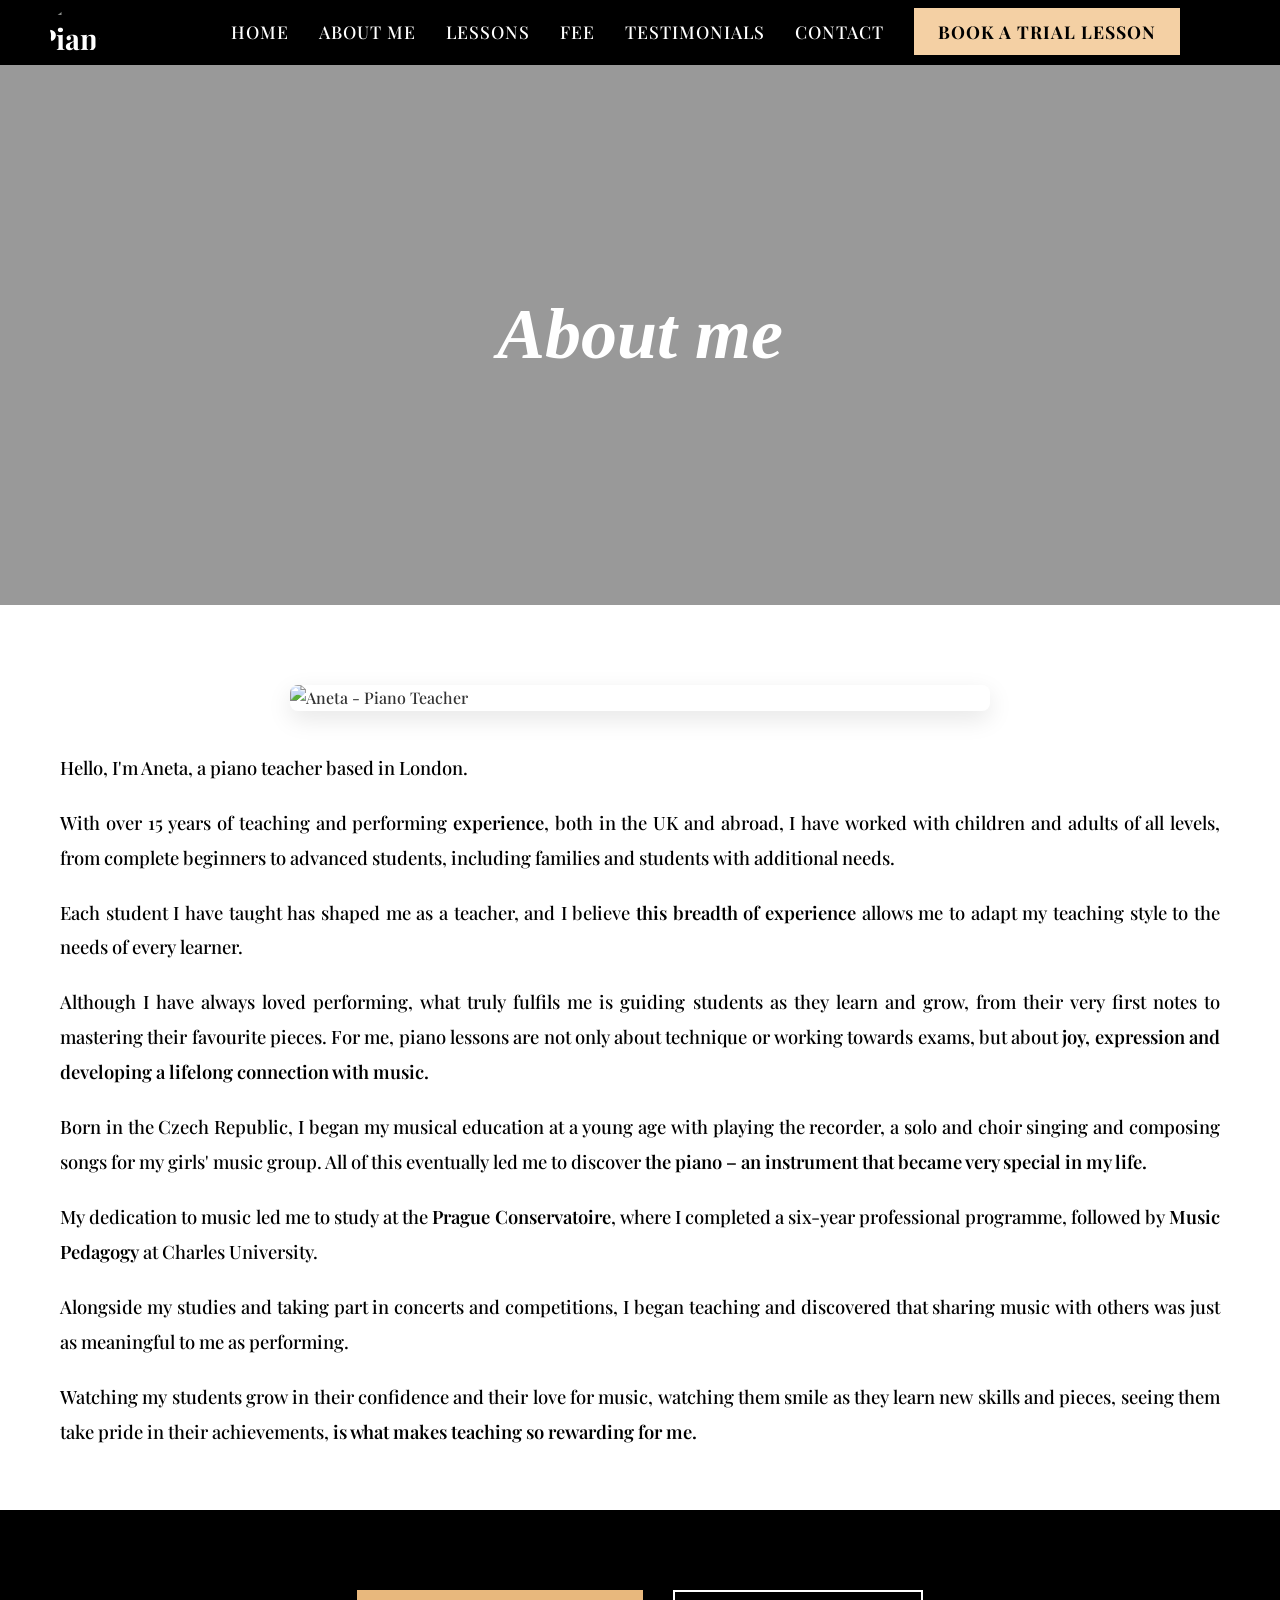
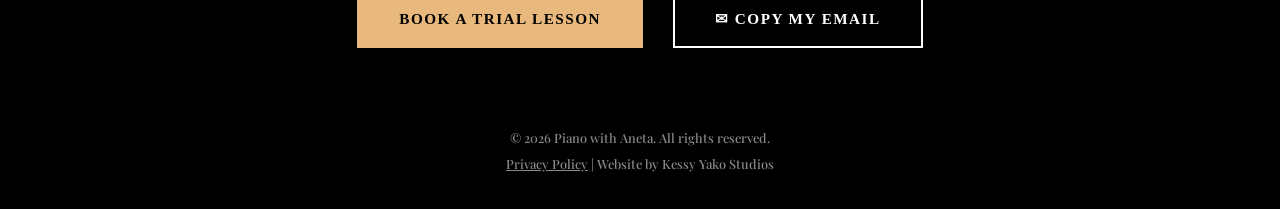
==== aboutme.html @ 2aeb0036 "Add files via upload" ====
<!DOCTYPE html>
<html lang="en">
<head>
    <meta charset="UTF-8">
    <meta name="viewport" content="width=device-width, initial-scale=1.0">
    <title>About Me - Piano with Aneta</title>
    <link rel="stylesheet" href="style.css">
    
    <style>
        /* ZDE UPRAVUJEŠ VÝŠKU CELÉ LIŠTY */
        nav {
            height: 65px !important; 
            padding-top: 0 !important; 
            padding-bottom: 0 !important;
        }

        /* Styl pro výrazné tlačítko v navigaci a pozici menu (sjednoceno s HOME) */
        nav ul {
            align-items: center; 
            margin-right: 50px; 
        }
        
        .nav-cta-btn {
            background-color: #f4d0a4 !important; 
            color: #000000 !important; 
            padding: 12px 24px;
            font-weight: bold;
            transition: background-color 0.3s ease, box-shadow 0.3s ease;
        }
        
        .nav-cta-btn:hover {
            background-color: #d6a469 !important; 
            box-shadow: 0 4px 10px rgba(0,0,0,0.2);
            color: #ffffff !important;
        }

        /* Čistý layout bez barevných boxů */
        .about-layout {
            max-width: 1200px;
            margin: 80px auto 60px auto;
            padding: 0 20px;
        }

        /* Fotka vycentrovaná nahoře */
        .about-image {
            width: 100%;
            margin-bottom: 40px; /* Mezera mezi fotkou a textem */
            display: flex;
            justify-content: center; /* Vycentruje fotku na střed stránky */
        }

        .about-image img {
            width: 100%;
            max-width: 700px; /* ZDE MŮŽEŠ UPRAVIT VELIKOST FOTKY (např. 600px pro ještě menší) */
            height: auto;
            border-radius: 8px;
            box-shadow: 0 8px 25px rgba(0,0,0,0.1);
            display: block;
        }

        /* Text pod fotkou přes celou šířku */
        .about-text {
            width: 100%;
        }

        .about-text p {
            font-size: 1.15rem;
            line-height: 1.9;
            margin-bottom: 20px;
            color: #000000;
            text-align: justify;
        }

        .about-text p:last-child {
            margin-bottom: 0;
        }

        /* Responzivita pro mobily - zarovnání textu doleva pro lepší čitelnost */
        @media (max-width: 900px) {
            .about-text p {
                text-align: left;
            }
        }
    </style>
</head>
<body>

    <nav>
        <div class="logo" style="width: 50px; height: 50px; border-radius: 50%; overflow: hidden; display: flex; align-items: center; justify-content: center;">
            <img src="images/logo_white.webp" alt="Piano with Aneta Logo" style="width: 100%; height: 100%; object-fit: cover; display: block; transform: scale(1.5) translateX(0px) translateY(-3px);">
        </div>
        <ul>
            <li><a href="home.html">HOME</a></li>
            <li><a href="aboutme.html">ABOUT ME</a></li>
            <li><a href="lessons.html">LESSONS</a></li>
            <li><a href="lessons.html#fee">FEE</a></li>
            <li><a href="testimonial.html">TESTIMONIALS</a></li>
            <li><a href="contact.html">CONTACT</a></li>
            <li><a href="triallesson.html" class="nav-cta-btn">BOOK A TRIAL LESSON</a></li>
        </ul>
    </nav>

    <header class="hero about-hero">
        <div class="hero-text">
            <h1>About me</h1>
        </div>
    </header>

    <section class="about-layout">
        
        <div class="about-image">
            <img src="images/uc1.webp" alt="Aneta - Piano Teacher">
        </div>
        
        <div class="about-text">
            <p>Hello, I'm Aneta, a piano teacher based in London.</p>
            <p>With over 15 years of teaching and performing <strong>experience</strong>, both in the UK and abroad, I have worked with children and adults of all levels, from complete beginners to advanced students, including families and students with additional needs.</p>
            <p>Each student I have taught has shaped me as a teacher, and I believe <strong>this breadth of experience</strong> allows me to adapt my teaching style to the needs of every learner.</p>
            <p>Although I have always loved performing, what truly fulfils me is guiding students as they learn and grow, from their very first notes to mastering their favourite pieces. For me, piano lessons are not only about technique or working towards exams, but about <strong>joy, expression and developing a lifelong connection with music.</strong></p>
            <p>Born in the Czech Republic, I began my musical education at a young age with playing the recorder, a solo and choir singing and composing songs for my girls' music group. All of this eventually led me to discover <strong>the piano – an instrument that became very special in my life.</strong></p>
            <p>My dedication to music led me to study at the <strong>Prague Conservatoire</strong>, where I completed a six-year professional programme, followed by <strong>Music Pedagogy</strong> at Charles University.</p>
            <p>Alongside my studies and taking part in concerts and competitions, I began teaching and discovered that sharing music with others was just as meaningful to me as performing.</p>
            <p>Watching my students grow in their confidence and their love for music, watching them smile as they learn new skills and pieces, seeing them take pride in their achievements, <strong>is what makes teaching so rewarding for me.</strong></p>
        </div>
        
    </section>

    <section class="cta-footer-section">
        <div class="cta-buttons">
            <a href="triallesson.html#dotaznik" class="btn-solid">BOOK A TRIAL LESSON</a>
            <button onclick="navigator.clipboard.writeText('pianowithaneta@gmail.com'); alert('Email copied to clipboard!');" class="btn-outline-white">✉ COPY MY EMAIL</button>
        </div>
        
        <footer>
            <p>© 2026 Piano with Aneta. All rights reserved.</p>
            <p><a href="privacy.html" style="color: #888; text-decoration: underline;">Privacy Policy</a> | Website by Kessy Yako Studios</p>
        </footer>
    </section>

</body>
</html>
---- style.css ----
@import url('https://fonts.googleapis.com/css2?family=Playfair+Display:wght@500;600;700&display=swap');

/* --- Základní reset --- */
* {
    margin: 0;
    padding: 0;
    box-sizing: border-box;
}

body {
    font-family: 'Playfair Display', Georgia, serif;
    font-weight: 500; /* Medium */
    color: #333;
    line-height: 1.6;
}

/* --- Navigace --- */
nav {
    background-color: #000000;
    color: white;
    display: flex;
    justify-content: space-between;
    align-items: center;
    padding: 20px 50px;
    position: sticky; /* Toto drží navigaci nahoře */
    top: 0;
    z-index: 1000; /* Zajišťuje, že navigace bude vždy nad ostatním obsahem */
}

nav .logo {
    font-size: 1.2rem;
    font-weight: bold;
}

nav ul {
    list-style: none;
    display: flex;
    gap: 30px;
}

nav a {
    color: white;
    text-decoration: none;
    font-size: 1.1rem;
    letter-spacing: 1px;
    text-transform: uppercase;
}

/* --- Hero Sekce (Index) --- */
.hero {
    height: 100vh;
    background: linear-gradient(rgba(0,0,0,0.5), rgba(0,0,0,0.5)), url('images/foto (25) 1.webp');
    background-size: cover;
    background-position: center;
    display: flex;
    justify-content: center;
    align-items: center;
    color: white;
}

.hero-text h1 {
    font-size: 72px; 
    font-family: 'cursive', serif; 
    font-style: italic;
}

/* --- Hero Sekce (Speciálně pro Book a Trial Lesson) --- */
.trial-hero {
    height: 100vh;
    /* Žádná fotka, jen černé pozadí */
    background-color: #000000;
    display: flex;
    justify-content: center;
    align-items: center;
    color: white;
}

.trial-hero h1 {
    font-size: 72px; 
    font-family: 'cursive', serif; 
    font-style: italic;
}

/* --- Úvodní sekce (HOME - 1. sekce) --- */
.intro-section {
    display: flex;
    align-items: center; 
    max-width: 1400px;
    margin: 0 auto;
    padding: 80px 20px;
    gap: 60px;
}

.intro-text {
    flex: 1;
    display: flex;
    flex-direction: column;
    justify-content: center;
    color: #000000; 
}

.intro-text p {
    margin-bottom: 20px;
    font-size: 1.1rem;
}

.intro-logo {
    flex: 1;
    min-height: 0;
}

.intro-logo img {
    width: 100%;
    height: auto; 
    max-height: 500px;
    object-fit: contain;
    display: block;
    border-radius: 8px;
}

/* --- Sekce Why Choose Me (HOME - 2. sekce) --- */
.why-me-section {
    background-color: #f4d0a4;
}

.why-me-content {
    display: flex;
    align-items: stretch; 
    max-width: 1400px;
    margin: 0 auto;
    padding: 80px 20px;
    gap: 60px;
}

.why-me-image {
    flex: 0.8; 
    min-height: 0;
}

.why-me-image img {
    width: 100%;
    height: 100%;
    object-fit: cover;
    display: block;
    border-radius: 8px;
}

.why-me-text {
    flex: 1.2; 
    display: flex;
    flex-direction: column;
    justify-content: center;
    color: #000000; 
}

.why-me-text h2 {
    font-size: 2.5rem;
    margin-bottom: 30px;
    font-family: serif;
    text-transform: uppercase;
    letter-spacing: 2px;
    color: #000000; 
}

.why-me-text ul {
    list-style-type: none;
}

.why-me-text li {
    margin-bottom: 15px;
    font-size: 1.1rem;
}

/* --- Sekce Find out more --- */
.find-out-more {
    padding: 80px 20px;
    text-align: center;
    background-color: #ffffff;
}

.section-title {
    font-size: 3.5rem;
    font-family: 'cursive', serif;
    margin-bottom: 50px;
    color: #000000;
    font-style: italic;
}

.cards-container {
    display: flex;
    justify-content: center;
    gap: 30px;
    max-width: 1400px;
    margin: 0 auto;
}

.card {
    flex: 1;
    display: flex;
    flex-direction: column;
    background-color: #fff;
    border-radius: 12px;
    overflow: hidden;
    box-shadow: 0 4px 15px rgba(0,0,0,0.05);
    transition: transform 0.3s ease, box-shadow 0.3s ease;
}

.card:hover {
    transform: translateY(-8px);
    box-shadow: 0 12px 30px rgba(0,0,0,0.18);
}

.card img {
    width: 100%;
    height: 450px;
    object-fit: cover;
    margin-bottom: 20px;
    border-radius: 12px 12px 0 0;
}

/* --- Tlačítka (Společná čistá úprava bez glow) --- */
.btn-outline, .btn-solid, .btn-outline-white {
    display: inline-block;
    text-align: center;
    border-radius: 0;
    text-transform: uppercase;
    font-family: serif;
    letter-spacing: 1.5px;
    font-weight: bold;
    text-decoration: none;
    transition: background-color 0.3s ease, color 0.3s ease, box-shadow 0.3s ease;
}

.btn-outline {
    margin: 0 20px 25px 20px;
    padding: 12px 20px;
    border: 2px solid #000000;
    color: #000000;
}

.btn-outline:hover {
    background-color: #000000;
    color: #fff;
    box-shadow: 0 6px 15px rgba(0,0,0,0.2);
}

.btn-solid {
    background-color: #e8b87d;
    color: #000;
    border: 2px solid #e8b87d;
    padding: 15px 40px;
    font-size: 0.95rem;
}

.btn-solid:hover {
    background-color: #d6a469;
    border-color: #d6a469;
    box-shadow: 0 6px 15px rgba(0,0,0,0.2);
}

.btn-outline-white {
    background-color: transparent;
    color: #fff;
    border: 2px solid #fff;
    padding: 15px 40px;
    font-size: 0.95rem;
    cursor: pointer;
}

.btn-outline-white:hover {
    background-color: #fff;
    color: #000;
    box-shadow: 0 6px 15px rgba(255,255,255,0.3);
}

/* --- CTA a Footer --- */
.cta-footer-section {
    background-color: #000000;
    color: white;
    padding: 80px 20px 30px 20px;
    text-align: center;
}

.cta-buttons {
    display: flex;
    justify-content: center;
    gap: 30px;
    margin-bottom: 80px;
}

footer p {
    font-size: 0.8rem;
    color: #888;
    margin: 5px 0;
}

/* =========================================
   STRÁNKA: ABOUT ME
   ========================================= */

.about-hero {
    height: 60vh;
    background: linear-gradient(rgba(0,0,0,0.4), rgba(0,0,0,0.4)), url('images/foto (27).webp');
    background-size: cover;
    background-position: center;
}

.about-hero h1 {
    font-size: 72px; 
    font-family: 'cursive', serif;
    font-style: italic;
    color: white;
}

.about-row {
    display: flex;
    align-items: stretch;
    max-width: 1400px;
    margin: 0 auto;
    padding: 60px 20px;
    gap: 60px;
}

.about-image, .about-text {
    flex: 1;
}

.about-image {
    min-height: 0;
}

.about-text {
    display: flex;
    flex-direction: column;
    justify-content: center;
}

.about-image img {
    width: 100%;
    height: 100%;
    object-fit: cover;
    display: block;
    border-radius: 8px;
}

.about-text p {
    margin-bottom: 25px;
    font-size: 1.1rem;
    line-height: 1.8;
    color: #333;
}

.about-text strong {
    font-weight: 600;
    color: #000;
}

.about-divider {
    border: none;
    border-top: 1px solid #ddd;
    max-width: 1400px;
    margin: 0 auto;
}

/* =========================================
   STRÁNKA: LESSONS & PRICING
   ========================================= */

.lessons-hero {
    height: 60vh;
    background: url('images/foto (10).webp') center/cover no-repeat;
}

.lessons-banner {
    background-color: #f4d0a4;
    padding: 60px 20px;
    display: flex;
    justify-content: center;
}

.banner-content {
    max-width: 900px;
    text-align: center;
}

.banner-content h2 {
    font-size: 2.2rem;
    font-family: serif;
    margin-bottom: 30px;
    color: #000000;
}

.banner-content ul {
    text-align: left;
    display: inline-block;
    font-size: 1.1rem;
    line-height: 1.8;
}

.banner-content li {
    margin-bottom: 10px;
}

.lesson-row {
    display: flex;
    align-items: stretch;
    max-width: 1400px;
    margin: 0 auto;
    padding: 60px 20px;
    gap: 60px;
}

.lesson-image, .lesson-text {
    flex: 1;
}

.lesson-image {
    min-height: 0;
}

.lesson-text {
    display: flex;
    flex-direction: column;
    justify-content: center;
}

.lesson-image img {
    width: 100%;
    height: 100%;
    object-fit: cover;
    display: block;
    border-radius: 8px;
}

.lesson-text h3 {
    font-size: 2rem;
    font-family: serif;
    margin-bottom: 20px;
    color: #000000;
}

.lesson-text h4 {
    font-size: 1.2rem;
    margin-top: 20px;
    margin-bottom: 10px;
}

.lesson-text p {
    margin-bottom: 15px;
    font-size: 1.05rem;
    line-height: 1.7;
}

.lesson-text ul {
    margin-left: 20px;
    margin-bottom: 20px;
    line-height: 1.7;
}

.lesson-text li {
    margin-bottom: 8px;
}

.info-grid-section {
    background-color: #f9f9f9;
    padding: 80px 20px;
    border-top: 1px solid #eaeaea;
}

.grid-title {
    text-align: center;
    font-size: 2.8rem;
    font-family: serif;
    margin-bottom: 60px;
    color: #000000;
}

.info-grid {
    display: grid;
    grid-template-columns: repeat(3, 1fr);
    gap: 40px;
    max-width: 1400px;
    margin: 0 auto;
}

.grid-item {
    background: transparent;
    padding: 20px;
}

.grid-item h4 {
    font-size: 1.2rem;
    font-family: sans-serif;
    margin-bottom: 15px;
    display: flex;
    align-items: center;
    gap: 10px;
}

.grid-item p {
    margin-bottom: 15px;
    font-size: 0.95rem;
    line-height: 1.6;
}

.grid-item ul {
    margin-left: 20px;
    margin-bottom: 15px;
    font-size: 0.95rem;
    line-height: 1.6;
}

.grid-item li {
    margin-bottom: 8px;
}

/* =========================================
   STRÁNKA: TESTIMONIALS
   ========================================= */

.testimonial-header {
    background-color: #000000;
    color: white;
    padding: 80px 20px;
    text-align: center;
}

.testimonial-header h1 {
    font-size: 72px; 
    font-family: 'cursive', serif;
    font-style: italic;
    font-weight: normal;
}

.testimonial-section {
    padding: 60px 20px;
}

.testimonial-section.bg-light {
    background-color: #ffffff;
    color: #333;
}

.testimonial-section.bg-dark {
    background-color: #000000;
    color: #ffffff;
}

.testimonial-content {
    display: flex;
    align-items: stretch;
    max-width: 1400px;
    margin: 0 auto;
    gap: 60px;
}

.test-img, .test-text {
    flex: 1;
}

.test-img {
    min-height: 0;
}

.test-text {
    display: flex;
    flex-direction: column;
    justify-content: center;
}

.test-img img {
    width: 100%;
    height: 100%;
    object-fit: cover;
    display: block;
    border-radius: 8px;
}

.test-text p {
    font-size: 1.05rem;
    line-height: 1.8;
    margin-bottom: 20px;
}

.test-text p.author {
    font-weight: bold;
    margin-top: 10px;
    margin-bottom: 0;
}

/* =========================================
   STRÁNKA: BOOK A TRIAL LESSON & CONTACT
   ========================================= */

.trial-info-section {
    padding: 80px 20px;
}

.trial-info-content {
    display: flex;
    align-items: stretch;
    max-width: 1200px;
    margin: 0 auto;
    gap: 50px;
}

.trial-img, .trial-text {
    flex: 1;
}

.trial-img {
    min-height: 0;
}

.trial-text {
    display: flex;
    flex-direction: column;
    justify-content: center;
}

.trial-img img {
    width: 100%;
    height: 100%;
    object-fit: cover;
    display: block;
    border-radius: 8px;
}

.trial-text h2 {
    font-size: 1.8rem;
    font-family: serif;
    margin-bottom: 20px;
    letter-spacing: 1px;
    color: #000000;
}

.trial-text p {
    font-size: 1.05rem;
    line-height: 1.8;
    color: #444;
}

.booking-form-section {
    background-color: #000000;
    color: #ffffff;
    padding: 80px 20px;
    text-align: center;
    scroll-margin-top: 120px;
}

.booking-form-section h2 {
    font-size: 3.2rem;
    font-family: serif;
    margin-bottom: 50px;
    color: #ffffff;
}

.contact-page-spacing {
    min-height: calc(100vh - 80px);
    padding-top: 100px;
}

.contact-page-spacing h2 {
    line-height: 1.6;
    margin-bottom: 50px;
}

/* --- ČISTÉ STYLY FORMSPREE FORMULÁŘE --- */
.piano-form-container {
    max-width: 600px;
    margin: 0 auto;
    text-align: left;
    color: #ffffff;
}

.piano-form-label {
    font-size: 13px;
    font-weight: bold;
    margin-bottom: 8px;
    margin-top: 15px;
    text-transform: uppercase;
    display: block;
    letter-spacing: 1px;
}

.piano-input, .piano-select {
    width: 100%;
    border: 2px solid #555;
    background-color: #ffffff;
    color: #000000;
    padding: 15px;
    margin-bottom: 15px;
    font-family: sans-serif;
    font-size: 15px;
    box-sizing: border-box;
    border-radius: 8px;
    transition: border-color 0.3s ease;
}

.piano-input:focus, .piano-select:focus {
    outline: none;
    border-color: #e8b87d;
}

.piano-textarea {
    height: 120px;
    resize: vertical;
}

.piano-submit-btn {
    background-color: transparent;
    color: #ffffff;
    border: 2px solid #ffffff;
    padding: 15px;
    margin-top: 10px;
    width: 100%;
    font-size: 16px;
    font-weight: bold;
    text-transform: uppercase;
    letter-spacing: 1.5px;
    cursor: pointer;
    border-radius: 0;
    transition: background-color 0.3s ease, color 0.3s ease;
}

.piano-submit-btn:hover {
    background-color: #ffffff;
    color: #000000;
}

.piano-submit-btn.sent {
    color: #e8b87d;
    border-color: #e8b87d;
    background-color: transparent;
    cursor: default;
}

/* =========================================
   RESPONZIVITA (MOBILY A TABLETY)
   Tento blok se aktivuje jen na úzkých obrazovkách
   ========================================= */
@media (max-width: 900px) {

    /* --- 1. Navigace --- */
    nav {
        flex-direction: column; /* Odkazy se naskládají pod logo */
        height: auto !important; /* Dovolí liště se natáhnout podle počtu odkazů */
        padding: 15px 10px !important;
    }

    nav ul {
        flex-wrap: wrap; /* Zalomí odkazy na další řádky, aby nelezly ven */
        justify-content: center;
        gap: 15px;
        margin-top: 15px;
        margin-right: 0 !important;
    }

    nav a {
        font-size: 0.95rem; /* Zmenšení písma v menu pro více místa */
    }

    .nav-cta-btn {
        padding: 8px 16px !important;
        font-size: 0.85rem !important;
    }

    /* --- 2. Sloupcové uspořádání (Všechny sekce, co byly vedle sebe) --- */
    .intro-section, 
    .why-me-content, 
    .cards-container, 
    .about-top, 
    .about-row, 
    .lesson-row, 
    .testimonial-content, 
    .trial-info-content {
        flex-direction: column !important; /* Důležité: Naskládá to pod sebe */
        gap: 30px !important;
    }

    /* --- 3. Fotky na mobilu (aby nebyly obří) --- */
    .intro-logo img, 
    .why-me-image img, 
    .lesson-image img, 
    .test-img img, 
    .trial-img img {
        width: 100% !important;
        height: auto !important;
        max-height: 400px !important; /* Fixní limit, aby fotka na mobilu nezabrala celý displej */
    }

    /* --- 4. Zmenšení obřích nadpisů --- */
    .hero-text h1, 
    .trial-hero h1, 
    .about-hero h1, 
    .testimonial-header h1 {
        font-size: 3rem !important; /* 72px je na mobil moc, zmenšujeme */
        text-align: center;
        line-height: 1.2;
    }

    .section-title, 
    .booking-form-section h2, 
    .grid-title {
        font-size: 2.2rem !important;
        text-align: center;
    }

    /* --- 5. Tlačítka pod sebou --- */
    .cta-buttons {
        flex-direction: column;
        gap: 15px;
        align-items: center;
    }

    .btn-outline, .btn-solid, .btn-outline-white {
        width: 90%; /* Tlačítka se roztáhnou, aby se do nich dalo dobře trefit prstem */
        margin: 0 auto;
    }

    /* --- 6. Menší mezery na mobilu --- */
    .intro-section, 
    .why-me-content, 
    .find-out-more, 
    .cta-footer-section, 
    .about-row, 
    .lessons-banner, 
    .lesson-row, 
    .info-grid-section, 
    .testimonial-section, 
    .trial-info-section, 
    .booking-form-section {
        padding: 40px 20px !important; /* Osekáme obří paddingy (80px), na mobilu je to zbytečné posouvání */
    }

    /* --- 7. Grid v lessons --- */
    .info-grid {
        grid-template-columns: 1fr; /* Ze tří sloupců se stane jeden */
    }
}
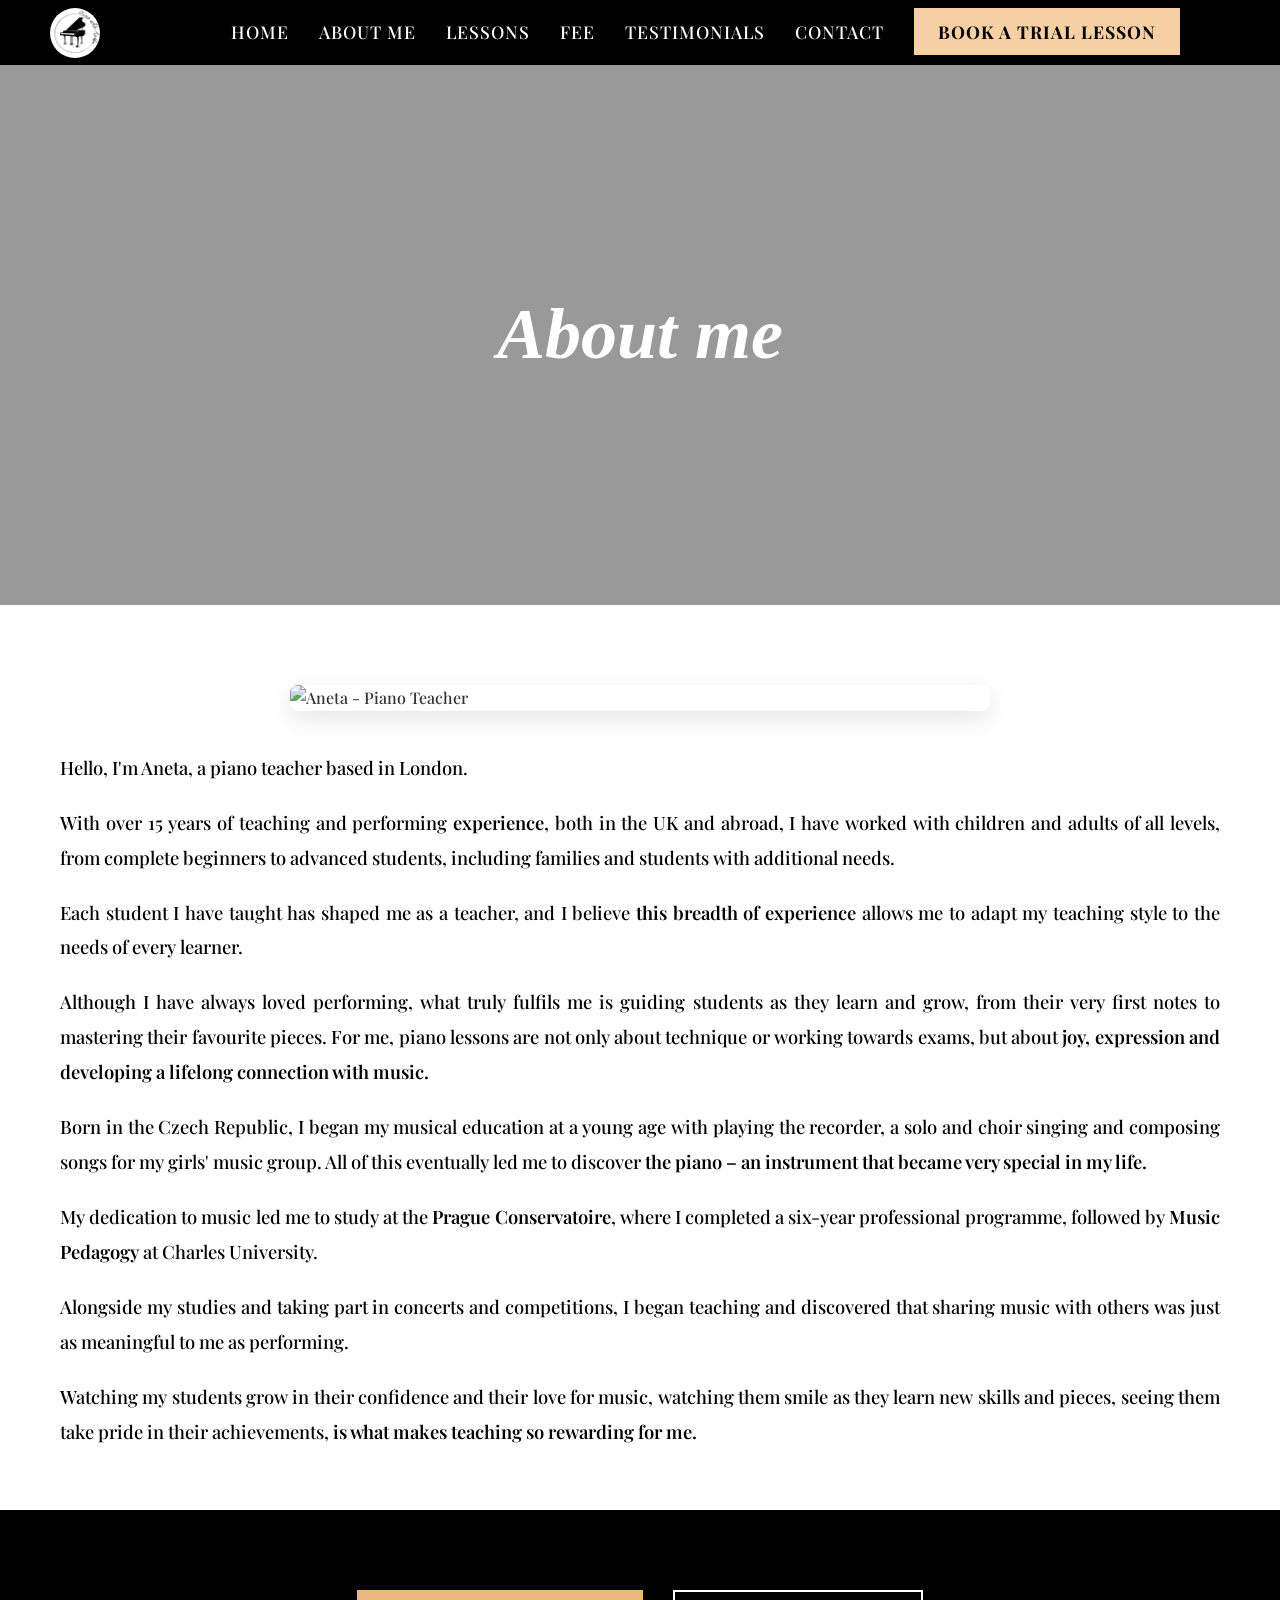
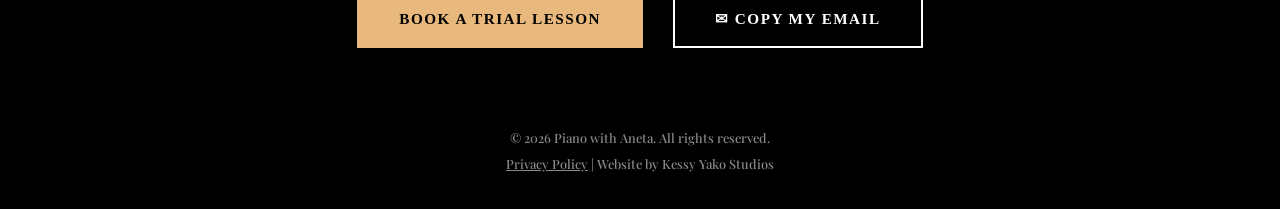
==== commit b923aa99: "Update aboutme.html" ====
--- a/aboutme.html
+++ b/aboutme.html
@@ -87,10 +87,10 @@
 
     <nav>
         <div class="logo" style="width: 50px; height: 50px; border-radius: 50%; overflow: hidden; display: flex; align-items: center; justify-content: center;">
-            <img src="images/logo_white.webp" alt="Piano with Aneta Logo" style="width: 100%; height: 100%; object-fit: cover; display: block; transform: scale(1.5) translateX(0px) translateY(-3px);">
+            <img src="logo_white.webp" alt="Piano with Aneta Logo" style="width: 100%; height: 100%; object-fit: cover; display: block; transform: scale(1.5) translateX(0px) translateY(-3px);">
         </div>
         <ul>
-            <li><a href="home.html">HOME</a></li>
+            <li><a href="index.html">HOME</a></li>
             <li><a href="aboutme.html">ABOUT ME</a></li>
             <li><a href="lessons.html">LESSONS</a></li>
             <li><a href="lessons.html#fee">FEE</a></li>
@@ -138,4 +138,4 @@
     </section>
 
 </body>
-</html>+</html>
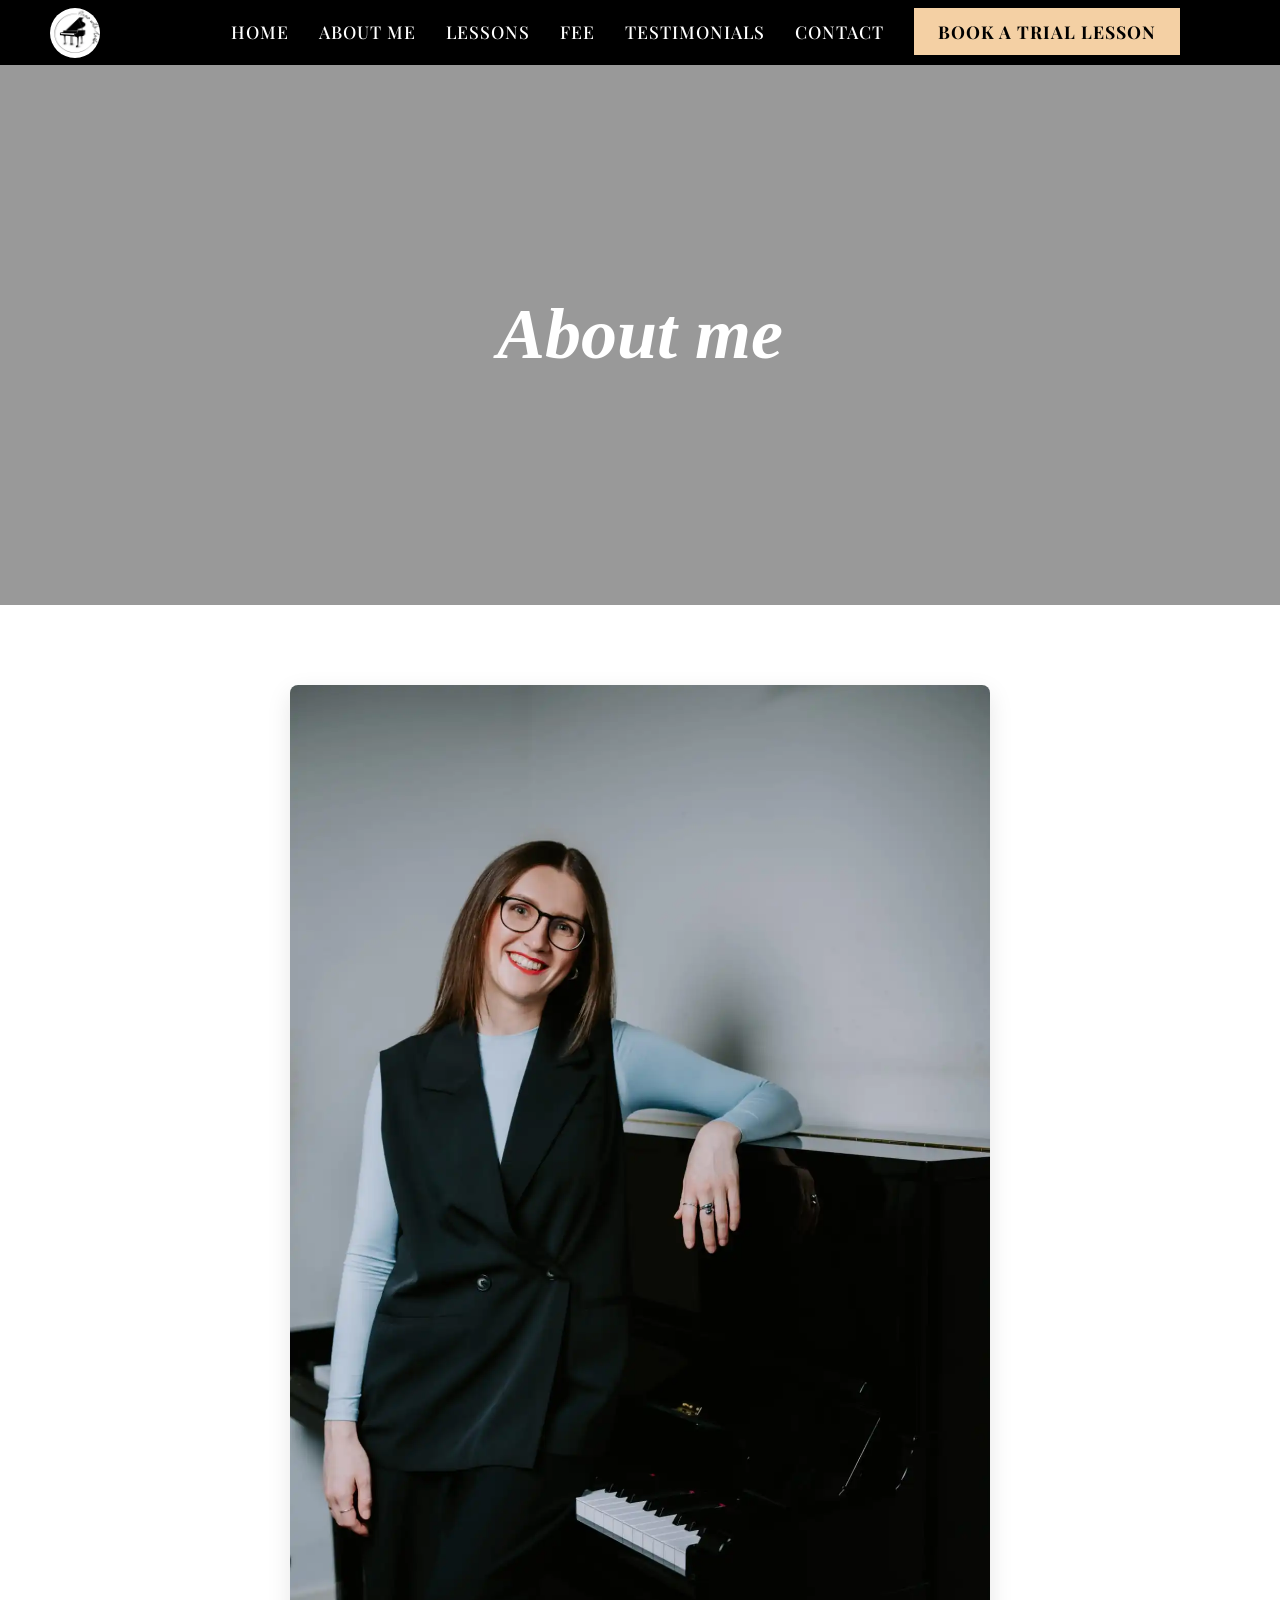
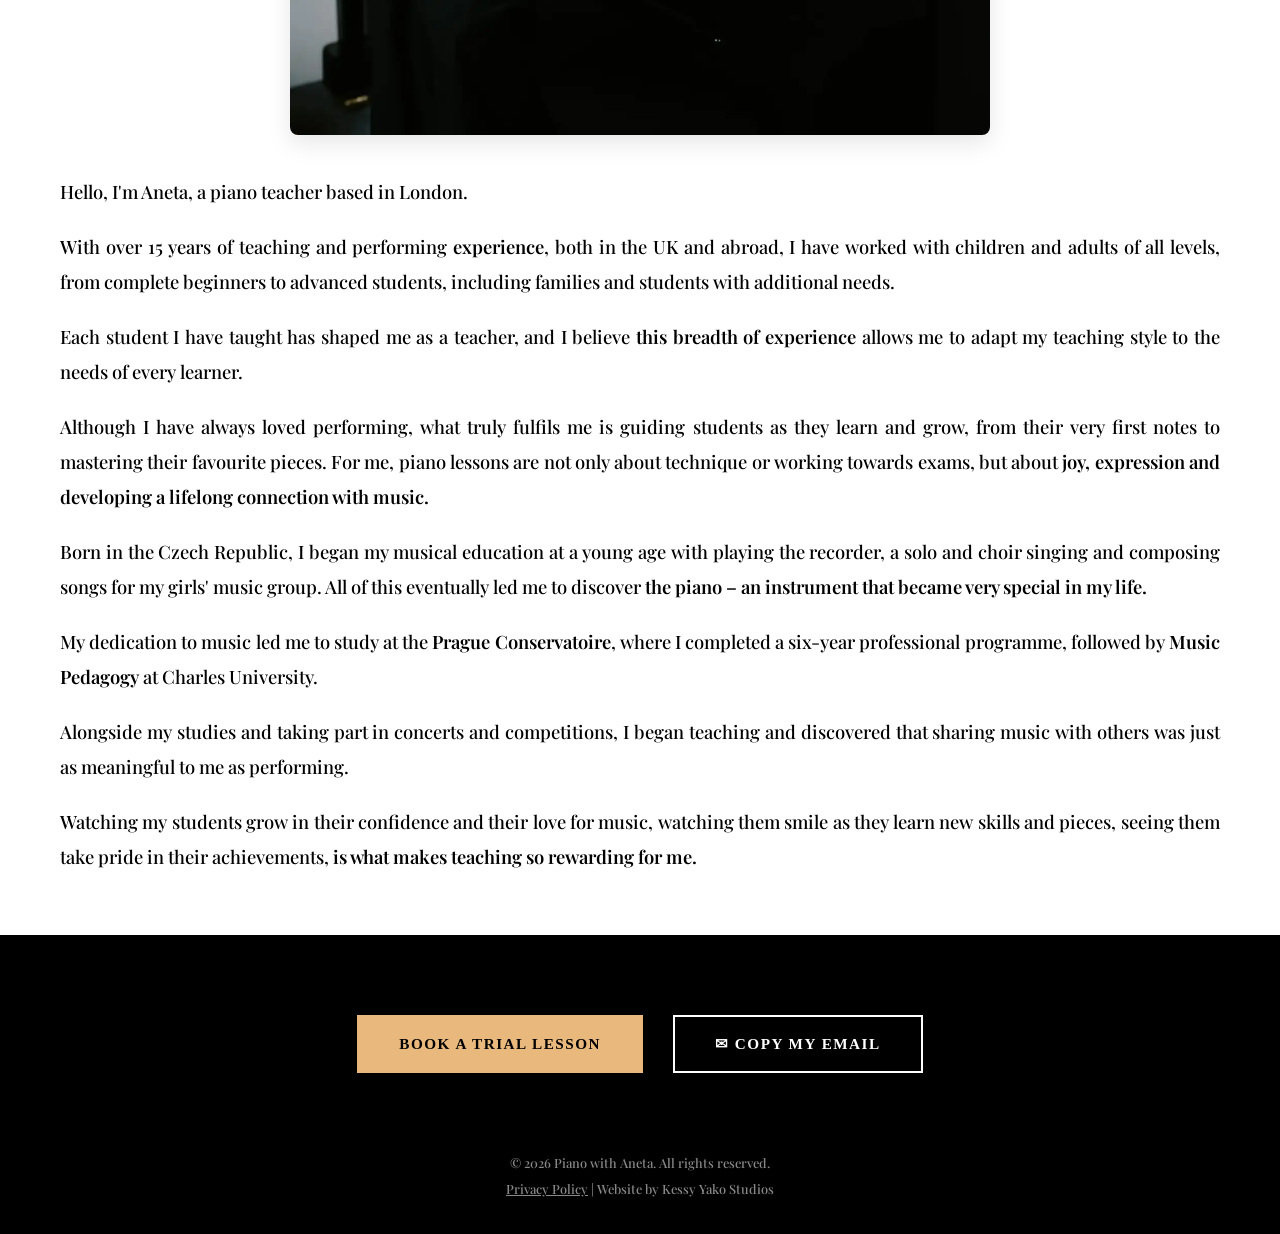
==== commit 5b193963: "Update aboutme.html" ====
--- a/aboutme.html
+++ b/aboutme.html
@@ -109,7 +109,7 @@
     <section class="about-layout">
         
         <div class="about-image">
-            <img src="images/uc1.webp" alt="Aneta - Piano Teacher">
+            <img src="uc1.webp" alt="Aneta - Piano Teacher">
         </div>
         
         <div class="about-text">
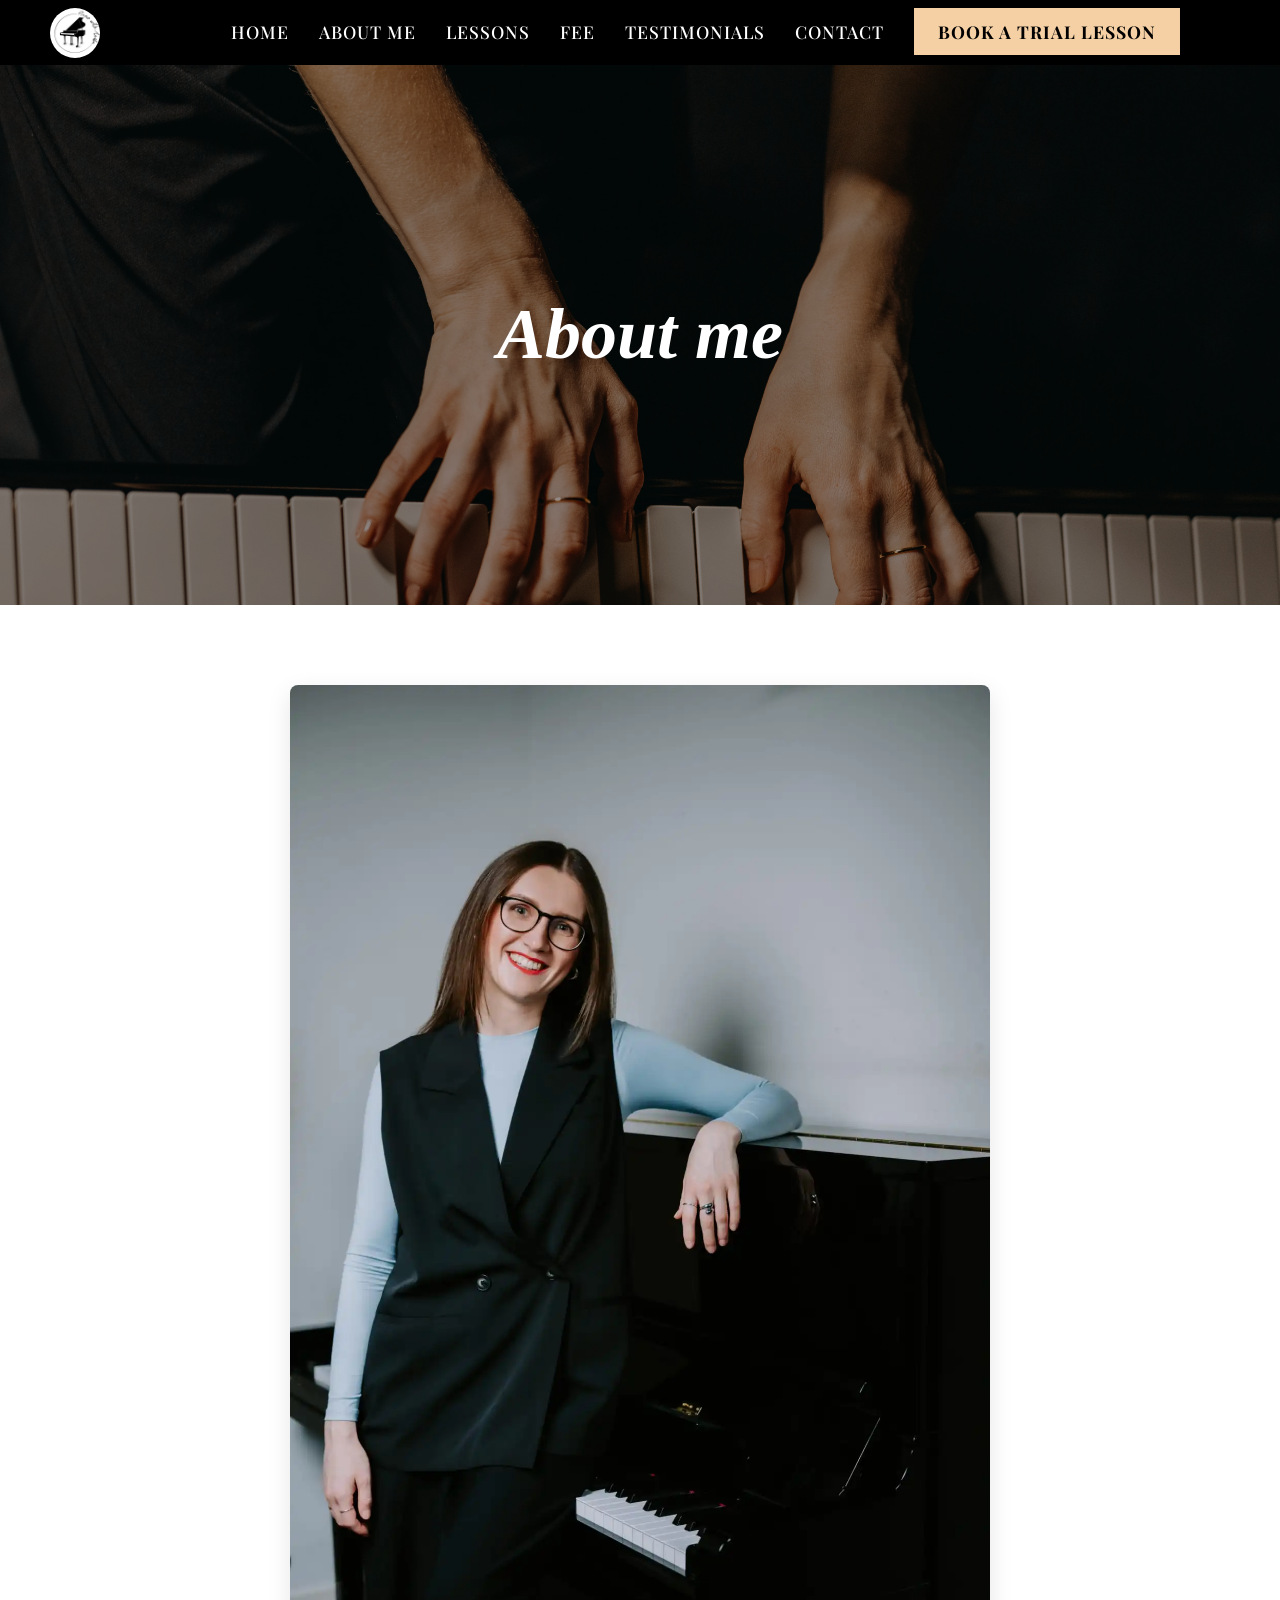
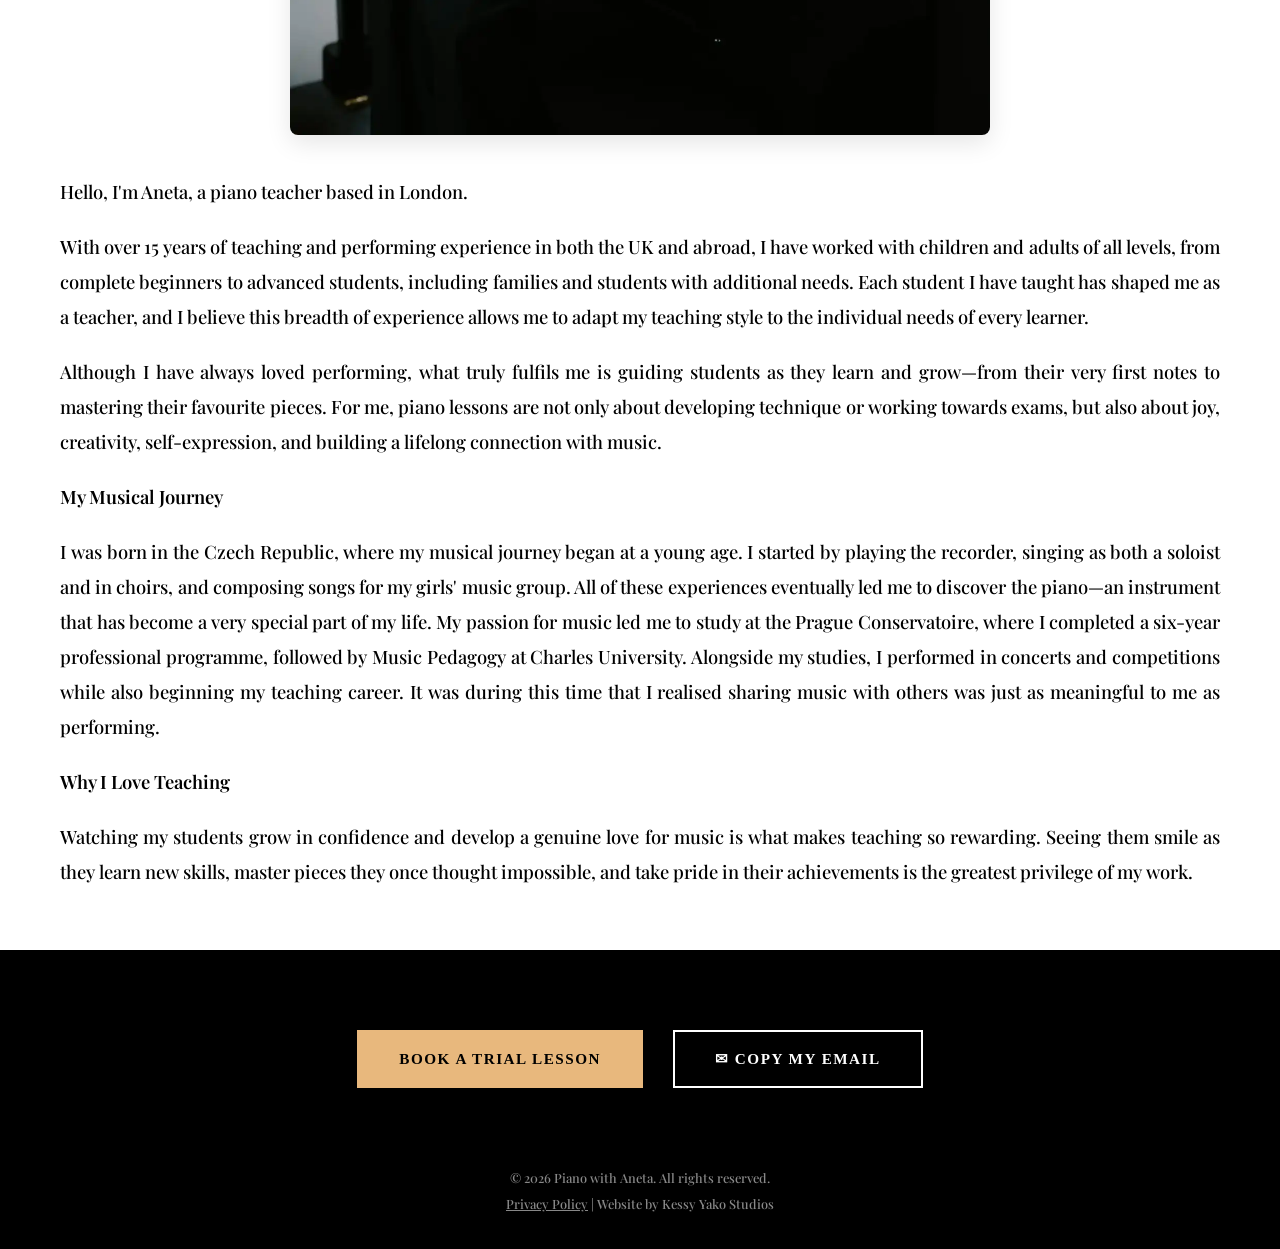
==== commit 5b391237: "Zkouška about me navigace" ====
--- a/aboutme.html
+++ b/aboutme.html
@@ -90,17 +90,17 @@
             <img src="logo_white.webp" alt="Piano with Aneta Logo" style="width: 100%; height: 100%; object-fit: cover; display: block; transform: scale(1.5) translateX(0px) translateY(-3px);">
         </div>
         <ul>
-            <li><a href="index.html">HOME</a></li>
-            <li><a href="aboutme.html">ABOUT ME</a></li>
-            <li><a href="lessons.html">LESSONS</a></li>
-            <li><a href="lessons.html#fee">FEE</a></li>
-            <li><a href="testimonial.html">TESTIMONIALS</a></li>
-            <li><a href="contact.html">CONTACT</a></li>
-            <li><a href="triallesson.html" class="nav-cta-btn">BOOK A TRIAL LESSON</a></li>
+            <li><a href="/">HOME</a></li>
+            <li><a href="aboutme">ABOUT ME</a></li>
+            <li><a href="lessons">LESSONS</a></li>
+            <li><a href="lessons#fee">FEE</a></li>
+            <li><a href="testimonial">TESTIMONIALS</a></li>
+            <li><a href="contact">CONTACT</a></li>
+            <li><a href="triallesson" class="nav-cta-btn">BOOK A TRIAL LESSON</a></li>
         </ul>
     </nav>
 
-    <header class="hero about-hero">
+    <header class="hero about-hero" style="background-position-y: calc(50% + 3cm);">
         <div class="hero-text">
             <h1>About me</h1>
         </div>
@@ -114,28 +114,27 @@
         
         <div class="about-text">
             <p>Hello, I'm Aneta, a piano teacher based in London.</p>
-            <p>With over 15 years of teaching and performing <strong>experience</strong>, both in the UK and abroad, I have worked with children and adults of all levels, from complete beginners to advanced students, including families and students with additional needs.</p>
-            <p>Each student I have taught has shaped me as a teacher, and I believe <strong>this breadth of experience</strong> allows me to adapt my teaching style to the needs of every learner.</p>
-            <p>Although I have always loved performing, what truly fulfils me is guiding students as they learn and grow, from their very first notes to mastering their favourite pieces. For me, piano lessons are not only about technique or working towards exams, but about <strong>joy, expression and developing a lifelong connection with music.</strong></p>
-            <p>Born in the Czech Republic, I began my musical education at a young age with playing the recorder, a solo and choir singing and composing songs for my girls' music group. All of this eventually led me to discover <strong>the piano – an instrument that became very special in my life.</strong></p>
-            <p>My dedication to music led me to study at the <strong>Prague Conservatoire</strong>, where I completed a six-year professional programme, followed by <strong>Music Pedagogy</strong> at Charles University.</p>
-            <p>Alongside my studies and taking part in concerts and competitions, I began teaching and discovered that sharing music with others was just as meaningful to me as performing.</p>
-            <p>Watching my students grow in their confidence and their love for music, watching them smile as they learn new skills and pieces, seeing them take pride in their achievements, <strong>is what makes teaching so rewarding for me.</strong></p>
+            <p>With over 15 years of teaching and performing experience in both the UK and abroad, I have worked with children and adults of all levels, from complete beginners to advanced students, including families and students with additional needs. Each student I have taught has shaped me as a teacher, and I believe this breadth of experience allows me to adapt my teaching style to the individual needs of every learner.</p>
+            <p>Although I have always loved performing, what truly fulfils me is guiding students as they learn and grow—from their very first notes to mastering their favourite pieces. For me, piano lessons are not only about developing technique or working towards exams, but also about joy, creativity, self-expression, and building a lifelong connection with music.</p>
+            <p><strong>My Musical Journey</strong></p>
+            <p>I was born in the Czech Republic, where my musical journey began at a young age. I started by playing the recorder, singing as both a soloist and in choirs, and composing songs for my girls' music group. All of these experiences eventually led me to discover the piano—an instrument that has become a very special part of my life. My passion for music led me to study at the Prague Conservatoire, where I completed a six-year professional programme, followed by Music Pedagogy at Charles University. Alongside my studies, I performed in concerts and competitions while also beginning my teaching career. It was during this time that I realised sharing music with others was just as meaningful to me as performing.</p>
+            <p><strong>Why I Love Teaching</strong></p>
+            <p>Watching my students grow in confidence and develop a genuine love for music is what makes teaching so rewarding. Seeing them smile as they learn new skills, master pieces they once thought impossible, and take pride in their achievements is the greatest privilege of my work.</p>
         </div>
         
     </section>
 
     <section class="cta-footer-section">
         <div class="cta-buttons">
-            <a href="triallesson.html#dotaznik" class="btn-solid">BOOK A TRIAL LESSON</a>
+            <a href="triallesson#dotaznik" class="btn-solid">BOOK A TRIAL LESSON</a>
             <button onclick="navigator.clipboard.writeText('pianowithaneta@gmail.com'); alert('Email copied to clipboard!');" class="btn-outline-white">✉ COPY MY EMAIL</button>
         </div>
         
         <footer>
             <p>© 2026 Piano with Aneta. All rights reserved.</p>
-            <p><a href="privacy.html" style="color: #888; text-decoration: underline;">Privacy Policy</a> | Website by Kessy Yako Studios</p>
+            <p><a href="privacy" style="color: #888; text-decoration: underline;">Privacy Policy</a> | Website by Kessy Yako Studios</p>
         </footer>
     </section>
 
 </body>
-</html>
+</html>
--- a/style.css
+++ b/style.css
@@ -49,7 +49,7 @@
 /* --- Hero Sekce (Index) --- */
 .hero {
     height: 100vh;
-    background: linear-gradient(rgba(0,0,0,0.5), rgba(0,0,0,0.5)), url('images/foto (25) 1.webp');
+    background: linear-gradient(rgba(0,0,0,0.5), rgba(0,0,0,0.5)), url('foto (25) 1.webp');
     background-size: cover;
     background-position: center;
     display: flex;
@@ -300,7 +300,7 @@
 
 .about-hero {
     height: 60vh;
-    background: linear-gradient(rgba(0,0,0,0.4), rgba(0,0,0,0.4)), url('images/foto (27).webp');
+    background: linear-gradient(rgba(0,0,0,0.4), rgba(0,0,0,0.4)), url('foto (27).webp');
     background-size: cover;
     background-position: center;
 }
@@ -368,7 +368,7 @@
 
 .lessons-hero {
     height: 60vh;
-    background: url('images/foto (10).webp') center/cover no-repeat;
+    background: url('foto (10).webp') center/cover no-repeat;
 }
 
 .lessons-banner {
@@ -837,4 +837,4 @@
     .info-grid {
         grid-template-columns: 1fr; /* Ze tří sloupců se stane jeden */
     }
-}+}
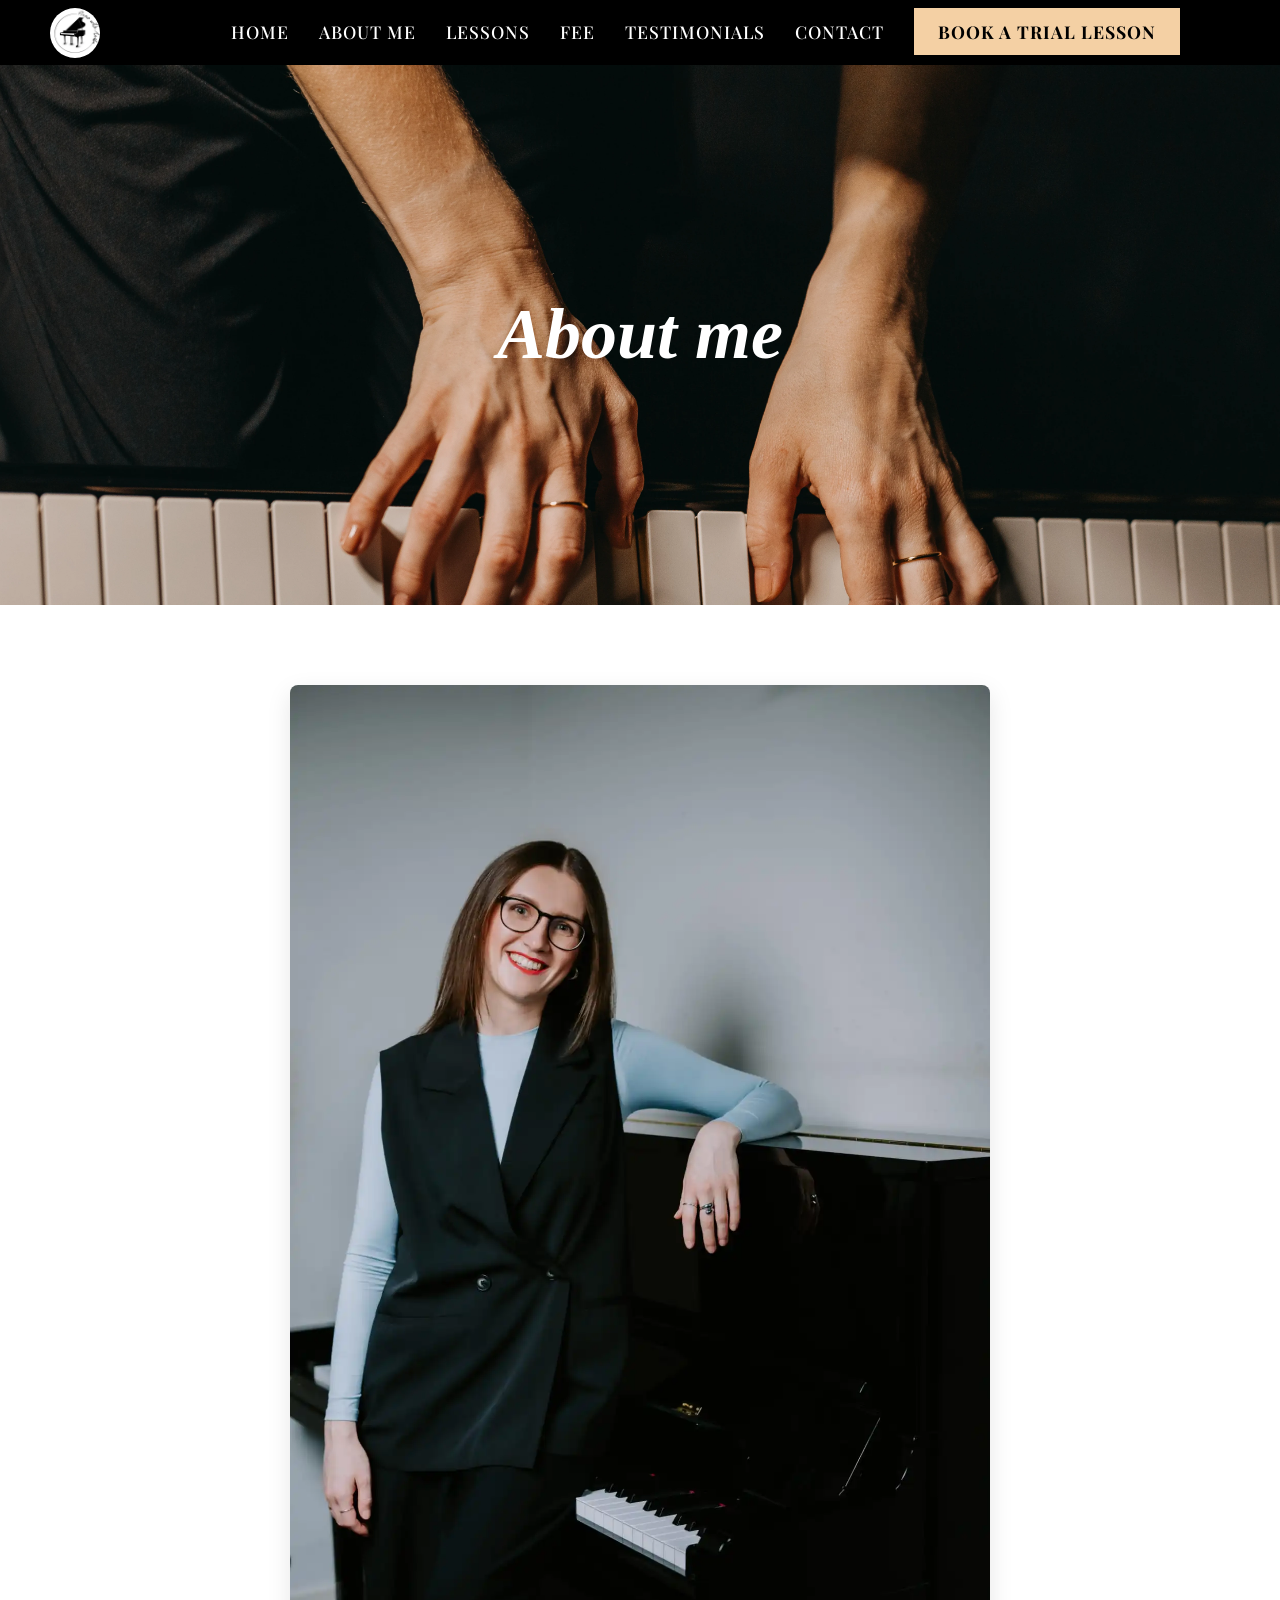
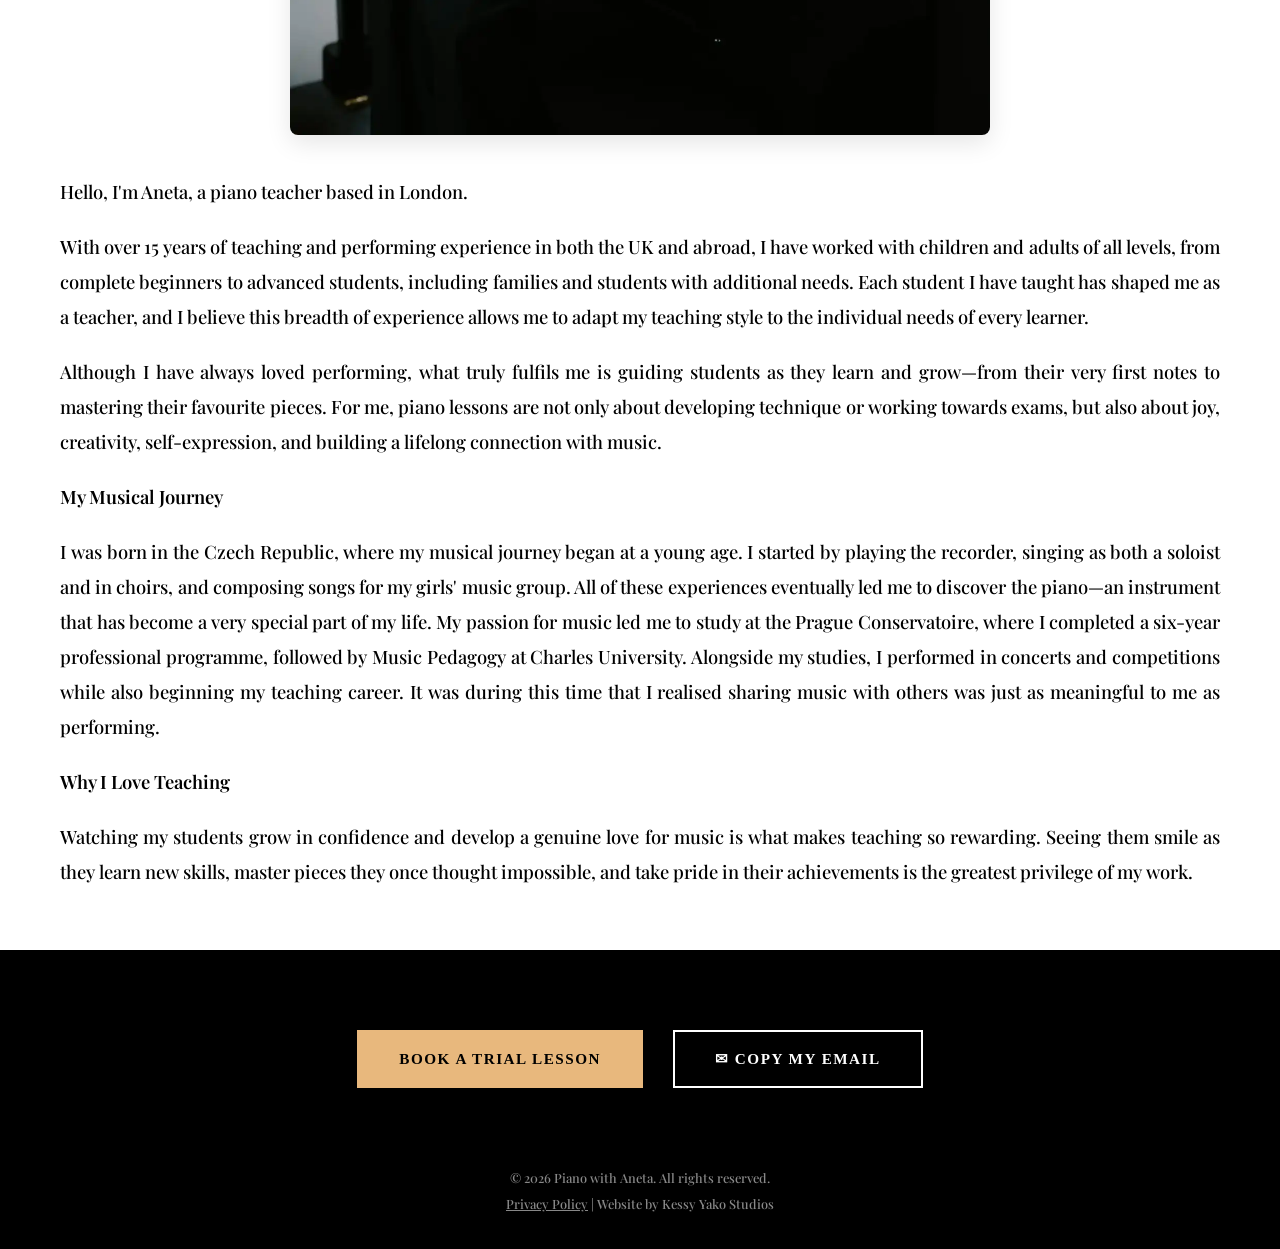
==== commit f216be3a: "Zarovnání fotek v Lessons a zafixování pozadí v About me" ====
--- a/aboutme.html
+++ b/aboutme.html
@@ -75,10 +75,26 @@
             margin-bottom: 0;
         }
 
-        /* Responzivita pro mobily - zarovnání textu doleva pro lepší čitelnost */
+        /* NASTAVENÍ HERO FOTKY PRO PC */
+        .about-hero {
+            background-image: url('foto (27).webp');
+            background-size: cover;
+            /* Zvýšeno na 25% - fotka by měla sjet o něco níž než při 20% */
+            background-position: center 123%; 
+            background-attachment: fixed;
+        }
+
+        /* Responzivita pro mobily */
         @media (max-width: 900px) {
             .about-text p {
                 text-align: left;
+            }
+            
+            /* ÚPRAVA HERO FOTKY PRO MOBILY */
+            .about-hero {
+                background-attachment: scroll; 
+                /* Mobil zůstává na tvých 20%, takže se pro něj nic nemění */
+                background-position: center 20%; 
             }
         }
     </style>
@@ -100,7 +116,7 @@
         </ul>
     </nav>
 
-    <header class="hero about-hero" style="background-position-y: calc(50% + 3cm);">
+    <header class="hero about-hero">
         <div class="hero-text">
             <h1>About me</h1>
         </div>
